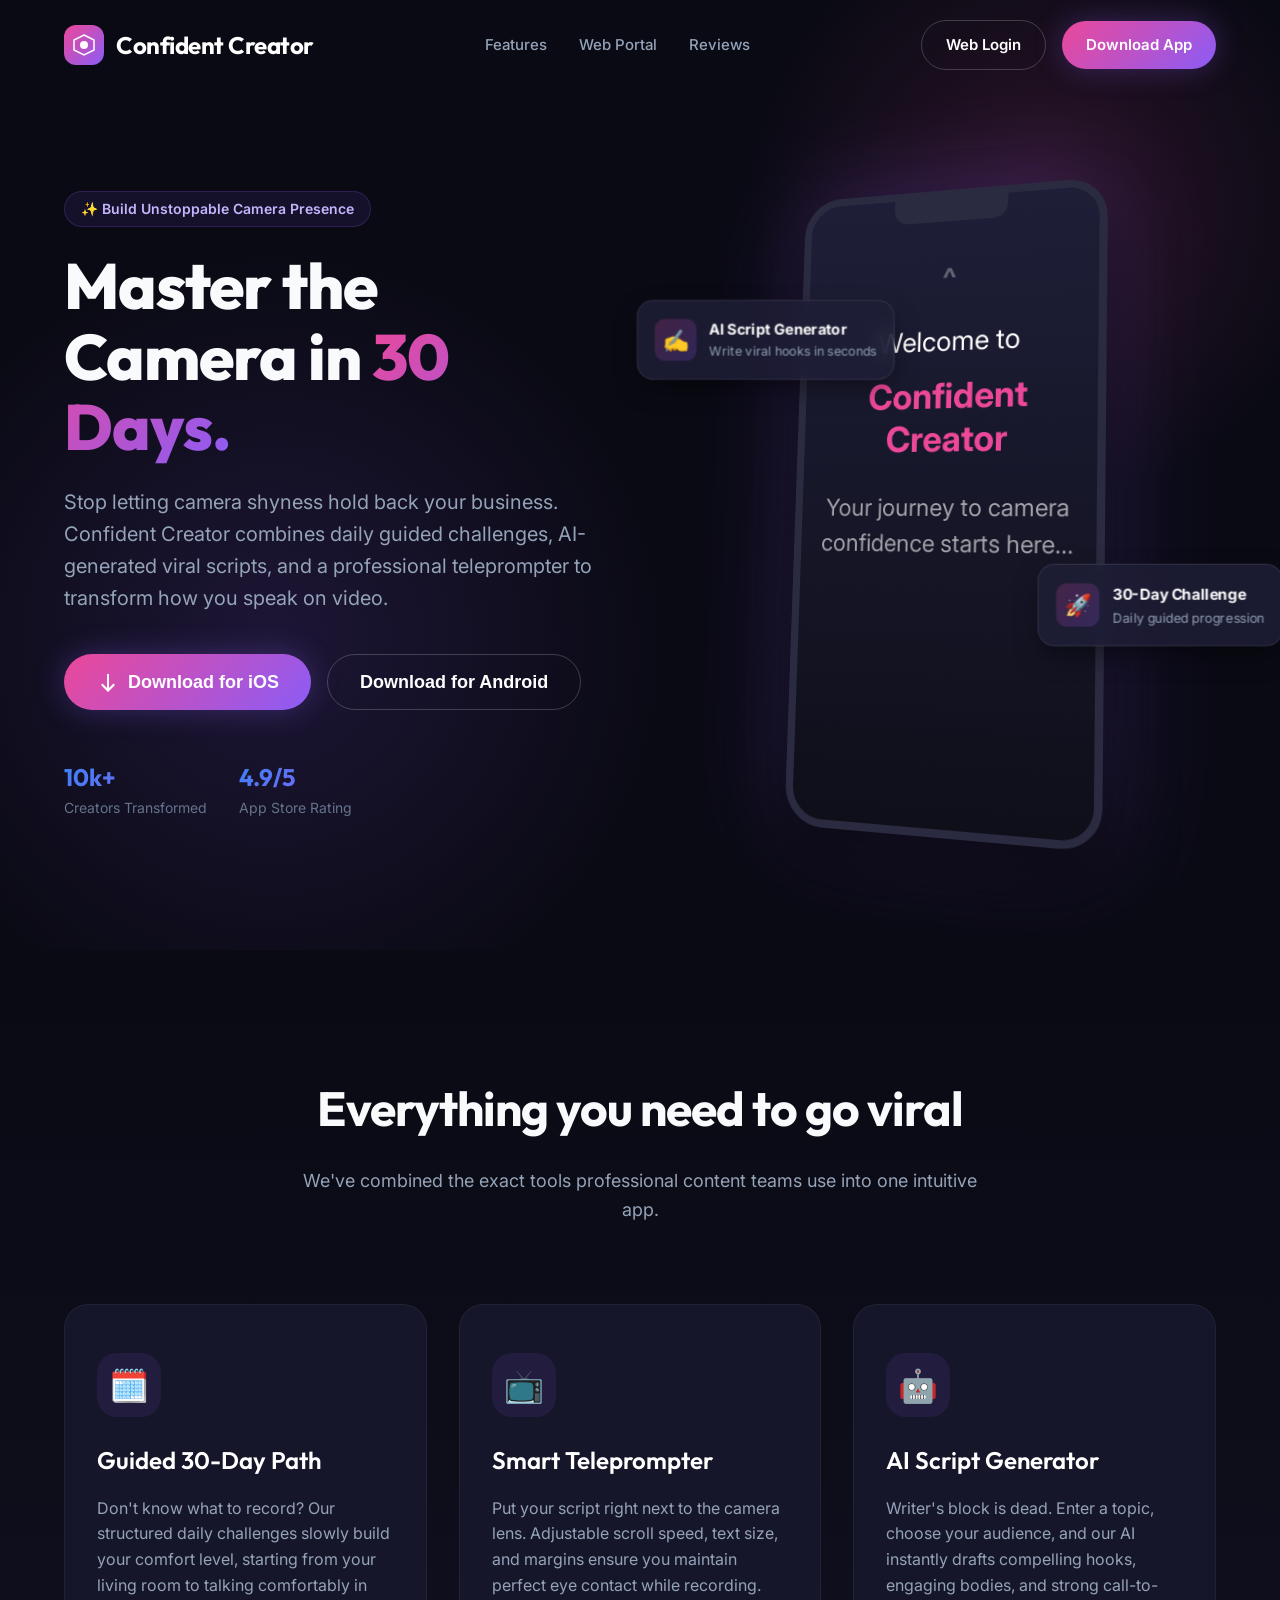
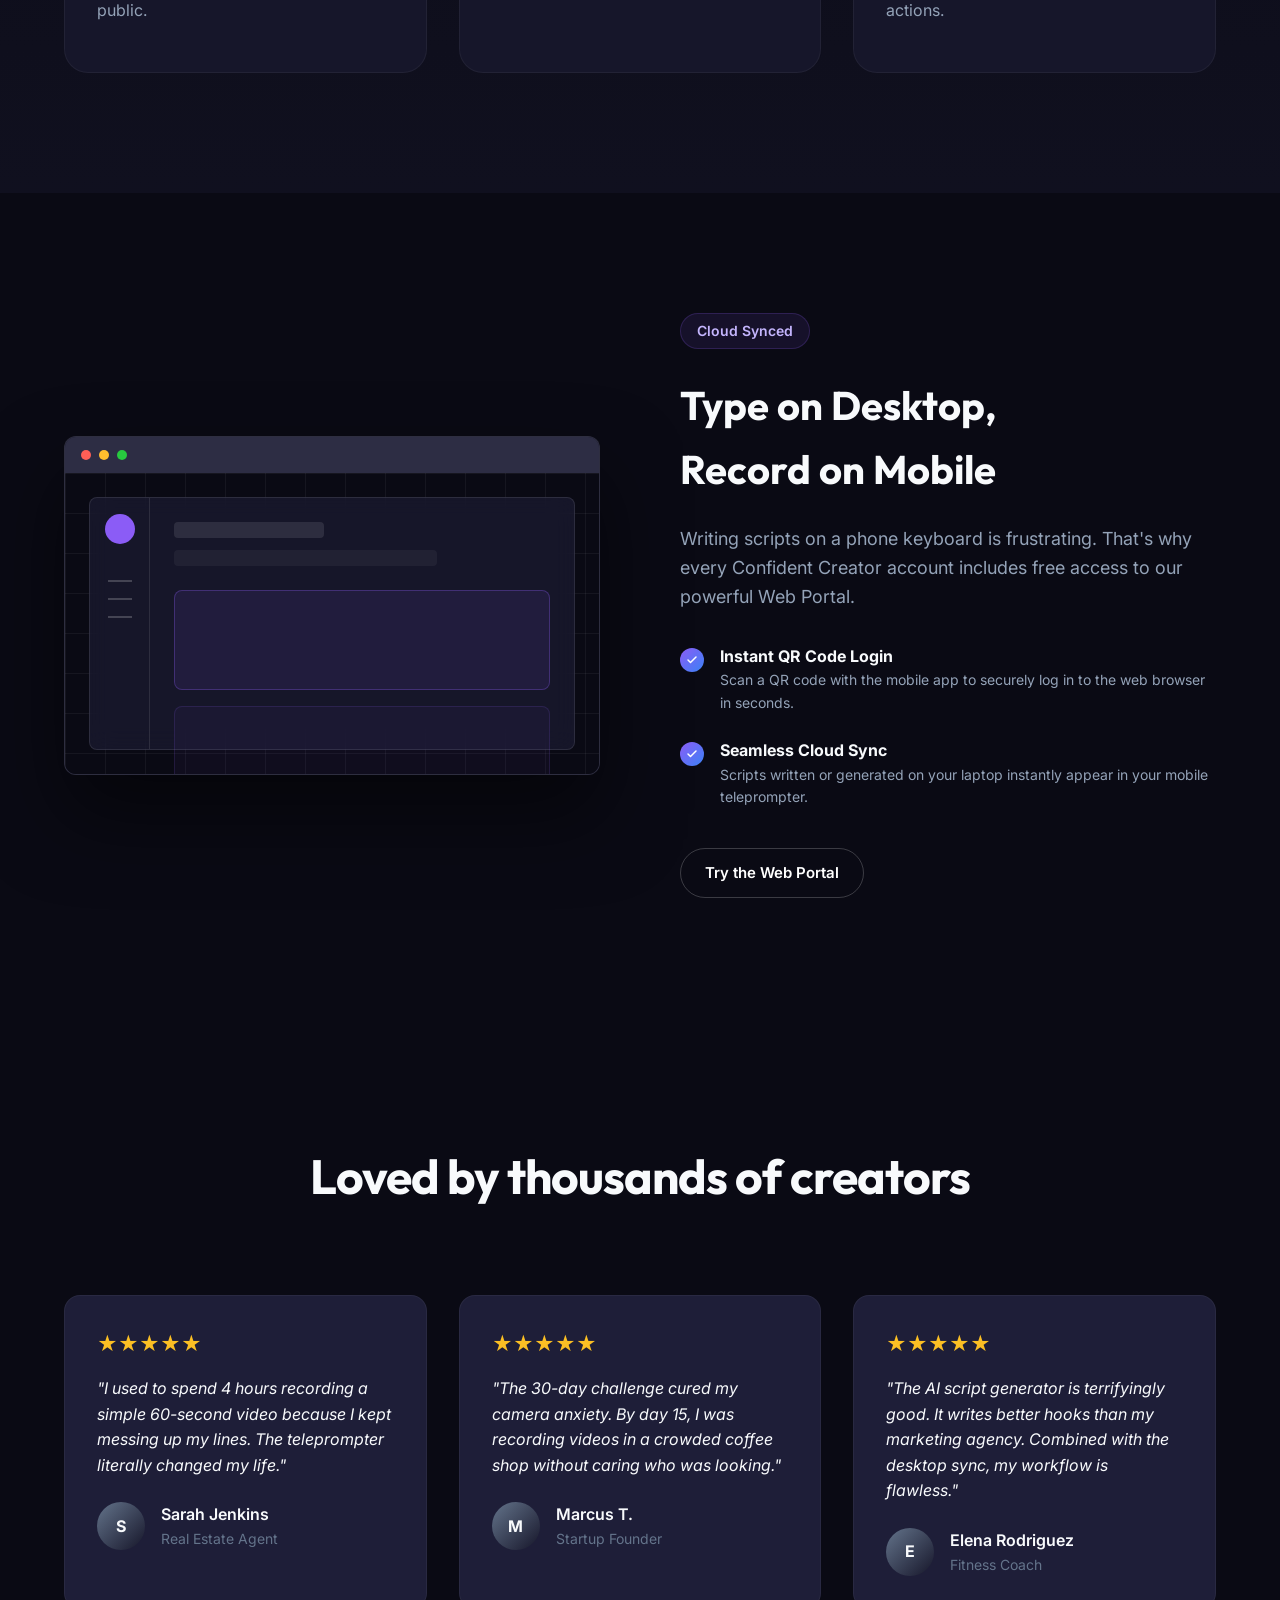
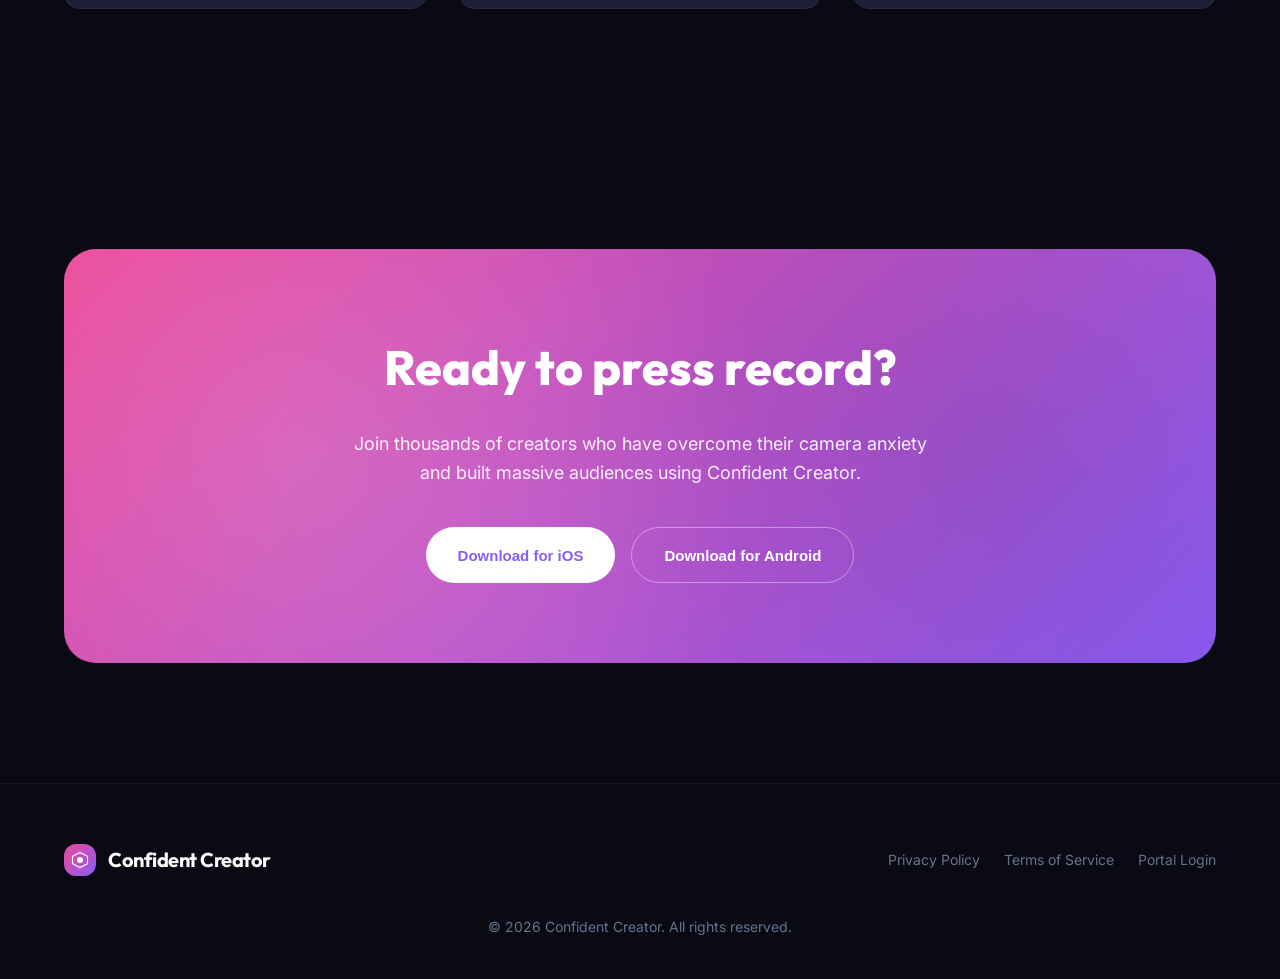
==== web_portal/landing.html @ d84fbc56 "landing page added" ====
<!DOCTYPE html>
<html lang="en">
<head>
    <meta charset="UTF-8">
    <meta name="viewport" content="width=device-width, initial-scale=1.0">
    <title>Confident Creator | 30 Days to Camera Confidence</title>
    <meta name="description" content="Build unstoppable camera confidence in 30 days. Auto-generating AI scripts, a professional teleprompter, and daily video challenges.">
    
    <!-- Fonts -->
    <link rel="preconnect" href="https://fonts.googleapis.com">
    <link rel="preconnect" href="https://fonts.gstatic.com" crossorigin>
    <link href="https://fonts.googleapis.com/css2?family=Inter:wght@400;500;600&family=Outfit:wght@600;700;800&display=swap" rel="stylesheet">
    
    <!-- CSS -->
    <link rel="stylesheet" href="css/landing.css">
    
    <!-- Favicon -->
    <link rel="icon" type="image/svg+xml" href="data:image/svg+xml,<svg xmlns='http://www.w3.org/2000/svg' viewBox='0 0 100 100'><text y='.9em' font-size='90'>🎥</text></svg>">
</head>
<body>

    <!-- Sticky Navigation -->
    <header class="nav-header" id="nav">
        <div class="container nav-container">
            <a href="landing.html" class="brand">
                <div class="brand-icon">
                    <svg width="24" height="24" viewBox="0 0 48 48" fill="none" xmlns="http://www.w3.org/2000/svg">
                        <path d="M24 4L44 14V34L24 44L4 34V14L24 4Z" stroke="white" stroke-width="3" fill="none"/>
                        <circle cx="24" cy="24" r="8" fill="white"/>
                    </svg>
                </div>
                <span class="brand-name">Confident Creator</span>
            </a>
            
            <nav class="nav-links">
                <a href="#features" class="nav-link">Features</a>
                <a href="#how-it-works" class="nav-link">Web Portal</a>
                <a href="#testimonials" class="nav-link">Reviews</a>
            </nav>
            
            <div class="nav-actions">
                <a href="index.html" class="btn btn-outline" style="margin-right: 12px;">Web Login</a>
                <a href="#download" class="btn btn-primary">Download App</a>
            </div>
        </div>
    </header>

    <!-- Hero Section -->
    <section class="hero" id="home">
        <div class="hero-bg-shapes">
            <div class="shape-1"></div>
            <div class="shape-2"></div>
        </div>
        
        <div class="container hero-grid">
            <div class="hero-content" data-animate="fade-up">
                <div class="hero-badge">✨ Build Unstoppable Camera Presence</div>
                <h1 class="hero-title">
                    Master the Camera in <span class="text-gradient">30 Days.</span>
                </h1>
                <p class="hero-desc">
                    Stop letting camera shyness hold back your business. Confident Creator combines daily guided challenges, AI-generated viral scripts, and a professional teleprompter to transform how you speak on video.
                </p>
                
                <div class="hero-actions">
                    <button class="btn btn-primary" style="height: 56px; padding: 0 32px; font-size: 18px;">
                        <svg width="24" height="24" fill="currentColor" viewBox="0 0 24 24" xmlns="http://www.w3.org/2000/svg"><path d="M17.5 13.5l-4.5 4.5V4h-2v14l-4.5-4.5-1.5 1.5 7 7 7-7-1.5-1.5z"/></svg>
                        Download for iOS
                    </button>
                    <button class="btn btn-outline" style="height: 56px; padding: 0 32px; font-size: 18px;">
                        Download for Android
                    </button>
                </div>
                
                <div class="hero-metrics">
                    <div class="metric">
                        <span class="metric-value text-gradient-alt">10k+</span>
                        <span class="metric-label">Creators Transformed</span>
                    </div>
                    <div class="metric">
                        <span class="metric-value text-gradient-alt">4.9/5</span>
                        <span class="metric-label">App Store Rating</span>
                    </div>
                </div>
            </div>
            
            <!-- Floating Mobile App Mockup -->
            <div class="hero-visual" data-animate="fade-up" style="animation-delay: 0.2s;">
                <div class="phone-mockup">
                    <div class="phone-notch"></div>
                    <div class="phone-screen">
                        <!-- Abstract Representation of Teleprompter UI -->
                        <div style="padding: 60px 20px 20px; text-align: center;">
                            <div style="font-size: 32px; font-weight: bold; color: white; opacity: 0.3; margin-bottom: 20px;">^</div>
                            <div style="font-size: 28px; line-height: 1.4; color: white; margin-bottom: 15px;">Welcome to</div>
                            <div style="font-size: 36px; line-height: 1.2; font-weight: 700; color: #EC4899; margin-bottom: 30px;">Confident<br>Creator</div>
                            <div style="font-size: 24px; line-height: 1.5; color: rgba(255,255,255,0.6);">Your journey to camera confidence starts here...</div>
                        </div>
                    </div>
                </div>
                
                <!-- Floating Element Cards -->
                <div class="float-card card-1">
                    <div class="icon-box">✍️</div>
                    <div class="card-text">
                        <h4>AI Script Generator</h4>
                        <p>Write viral hooks in seconds</p>
                    </div>
                </div>
                
                <div class="float-card card-2">
                    <div class="icon-box">🚀</div>
                    <div class="card-text">
                        <h4>30-Day Challenge</h4>
                        <p>Daily guided progression</p>
                    </div>
                </div>
            </div>
        </div>
    </section>

    <!-- Features Section -->
    <section class="features" id="features">
        <div class="container">
            <div class="section-header" data-animate="fade-up">
                <h2>Everything you need to go viral</h2>
                <p>We've combined the exact tools professional content teams use into one intuitive app.</p>
            </div>
            
            <div class="features-grid">
                <div class="feature-card glass" data-animate="fade-up">
                    <div class="feature-icon-wrapper">
                        <span>🗓️</span>
                    </div>
                    <h3>Guided 30-Day Path</h3>
                    <p>Don't know what to record? Our structured daily challenges slowly build your comfort level, starting from your living room to talking comfortably in public.</p>
                </div>
                
                <div class="feature-card glass" data-animate="fade-up" style="animation-delay: 0.1s;">
                    <div class="feature-icon-wrapper">
                        <span>📺</span>
                    </div>
                    <h3>Smart Teleprompter</h3>
                    <p>Put your script right next to the camera lens. Adjustable scroll speed, text size, and margins ensure you maintain perfect eye contact while recording.</p>
                </div>
                
                <div class="feature-card glass" data-animate="fade-up" style="animation-delay: 0.2s;">
                    <div class="feature-icon-wrapper">
                        <span>🤖</span>
                    </div>
                    <h3>AI Script Generator</h3>
                    <p>Writer's block is dead. Enter a topic, choose your audience, and our AI instantly drafts compelling hooks, engaging bodies, and strong call-to-actions.</p>
                </div>
            </div>
        </div>
    </section>

    <!-- Web Portal Section -->
    <section class="portal-section" id="how-it-works">
        <div class="container portal-grid">
            <div class="portal-visual" data-animate="fade-up">
                <div class="browser-mockup">
                    <div class="browser-header">
                        <div class="dot red"></div>
                        <div class="dot yellow"></div>
                        <div class="dot green"></div>
                    </div>
                    <div class="browser-content">
                        <div class="portal-mock glass">
                            <div class="mock-sidebar">
                                <div class="mock-avatar"></div>
                                <div style="width: 24px; height: 2px; background: rgba(255,255,255,0.2); margin-top: 20px;"></div>
                                <div style="width: 24px; height: 2px; background: rgba(255,255,255,0.2);"></div>
                                <div style="width: 24px; height: 2px; background: rgba(255,255,255,0.2);"></div>
                            </div>
                            <div class="mock-skeleton">
                                <div class="skel-line" style="width: 40%;"></div>
                                <div class="skel-line" style="width: 70%; opacity: 0.5;"></div>
                                <div class="skel-card"></div>
                                <div class="skel-card" style="opacity: 0.5; margin-top: 16px;"></div>
                            </div>
                        </div>
                    </div>
                </div>
            </div>
            
            <div class="portal-content" data-animate="fade-up" style="animation-delay: 0.2s;">
                <div class="hero-badge">Cloud Synced</div>
                <h2>Type on Desktop,<br>Record on Mobile</h2>
                <p>Writing scripts on a phone keyboard is frustrating. That's why every Confident Creator account includes free access to our powerful Web Portal.</p>
                
                <ul class="portal-list">
                    <li>
                        <div class="check-icon"><svg width="12" height="12" viewBox="0 0 24 24" fill="none" stroke="white" stroke-width="3" stroke-linecap="round" stroke-linejoin="round"><polyline points="20 6 9 17 4 12"></polyline></svg></div>
                        <div>
                            <strong>Instant QR Code Login</strong>
                            <p style="font-size: 14px; margin-bottom: 0;">Scan a QR code with the mobile app to securely log in to the web browser in seconds.</p>
                        </div>
                    </li>
                    <li>
                        <div class="check-icon"><svg width="12" height="12" viewBox="0 0 24 24" fill="none" stroke="white" stroke-width="3" stroke-linecap="round" stroke-linejoin="round"><polyline points="20 6 9 17 4 12"></polyline></svg></div>
                        <div>
                            <strong>Seamless Cloud Sync</strong>
                            <p style="font-size: 14px; margin-bottom: 0;">Scripts written or generated on your laptop instantly appear in your mobile teleprompter.</p>
                        </div>
                    </li>
                </ul>
                
                <a href="index.html" class="btn btn-outline" style="margin-top: 16px;">Try the Web Portal</a>
            </div>
        </div>
    </section>

    <!-- Social Proof -->
    <section class="testimonials" id="testimonials">
        <div class="container">
            <div class="section-header" data-animate="fade-up">
                <h2>Loved by thousands of creators</h2>
            </div>
            
            <div class="testimonial-grid">
                <div class="testimonial-card" data-animate="fade-up">
                    <div class="stars">★★★★★</div>
                    <p class="quote">"I used to spend 4 hours recording a simple 60-second video because I kept messing up my lines. The teleprompter literally changed my life."</p>
                    <div class="author">
                        <div class="author-avatar">S</div>
                        <div class="author-info">
                            <h4>Sarah Jenkins</h4>
                            <p>Real Estate Agent</p>
                        </div>
                    </div>
                </div>
                
                <div class="testimonial-card" data-animate="fade-up" style="animation-delay: 0.1s;">
                    <div class="stars">★★★★★</div>
                    <p class="quote">"The 30-day challenge cured my camera anxiety. By day 15, I was recording videos in a crowded coffee shop without caring who was looking."</p>
                    <div class="author">
                        <div class="author-avatar">M</div>
                        <div class="author-info">
                            <h4>Marcus T.</h4>
                            <p>Startup Founder</p>
                        </div>
                    </div>
                </div>
                
                <div class="testimonial-card" data-animate="fade-up" style="animation-delay: 0.2s;">
                    <div class="stars">★★★★★</div>
                    <p class="quote">"The AI script generator is terrifyingly good. It writes better hooks than my marketing agency. Combined with the desktop sync, my workflow is flawless."</p>
                    <div class="author">
                        <div class="author-avatar">E</div>
                        <div class="author-info">
                            <h4>Elena Rodriguez</h4>
                            <p>Fitness Coach</p>
                        </div>
                    </div>
                </div>
            </div>
        </div>
    </section>

    <!-- CTA -->
    <section class="cta-section" id="download">
        <div class="container">
            <div class="cta-container" data-animate="fade-up">
                <div class="cta-bg"></div>
                <div class="cta-content">
                    <h2>Ready to press record?</h2>
                    <p>Join thousands of creators who have overcome their camera anxiety and built massive audiences using Confident Creator.</p>
                    <div style="display: flex; gap: 16px; justify-content: center;">
                        <button class="btn" style="background: white; color: var(--brand-primary); height: 56px; padding: 0 32px;">Download for iOS</button>
                        <button class="btn btn-outline" style="height: 56px; padding: 0 32px; border-color: rgba(255,255,255,0.4);">Download for Android</button>
                    </div>
                </div>
            </div>
        </div>
    </section>

    <!-- Footer -->
    <footer class="footer">
        <div class="container">
            <div class="footer-container">
                <div class="brand">
                    <div class="brand-icon" style="width: 32px; height: 32px;">
                        <svg width="18" height="18" viewBox="0 0 48 48" fill="none" xmlns="http://www.w3.org/2000/svg">
                            <path d="M24 4L44 14V34L24 44L4 34V14L24 4Z" stroke="white" stroke-width="3" fill="none"/>
                            <circle cx="24" cy="24" r="8" fill="white"/>
                        </svg>
                    </div>
                    <span class="brand-name" style="font-size: 20px;">Confident Creator</span>
                </div>
                
                <div class="footer-links">
                    <a href="privacy-policy.html" class="footer-link">Privacy Policy</a>
                    <a href="terms-of-service.html" class="footer-link">Terms of Service</a>
                    <a href="index.html" class="footer-link">Portal Login</a>
                </div>
            </div>
            <div class="footer-bottom">
                &copy; 2026 Confident Creator. All rights reserved.
            </div>
        </div>
    </footer>

    <!-- Animation Script -->
    <script>
        document.addEventListener('DOMContentLoaded', () => {
            // Scroll Animation Observer
            const observer = new IntersectionObserver((entries) => {
                entries.forEach(entry => {
                    if (entry.isIntersecting) {
                        entry.target.classList.add('is-visible');
                    }
                });
            }, { threshold: 0.1 });

            document.querySelectorAll('[data-animate="fade-up"]').forEach((el) => {
                observer.observe(el);
            });

            // Navbar Scroll Effect
            const nav = document.getElementById('nav');
            window.addEventListener('scroll', () => {
                if (window.scrollY > 50) {
                    nav.classList.add('scrolled');
                } else {
                    nav.classList.remove('scrolled');
                }
            });
        });
    </script>
</body>
</html>
---- web_portal/css/landing.css ----
/* ========================================================
   Landing Page Styles - Confident Creator
   ======================================================== */
:root {
    --brand-primary: #8B5CF6; /* Vibrant Purple */
    --brand-secondary: #EC4899; /* Vibrant Pink */
    --brand-accent: #3B82F6; /* Energetic Blue */
    
    --bg-dark: #0A0A14;
    --bg-card: #16162A;
    --bg-surface: #1E1E38;
    
    --text-pure: #ffffff;
    --text-primary: #F8FAFC;
    --text-secondary: #94A3B8;
    --text-muted: #64748B;
    
    --font-heading: 'Outfit', 'Inter', sans-serif;
    --font-body: 'Inter', sans-serif;
    
    --shadow-glow: 0 0 30px rgba(139, 92, 246, 0.3);
    --shadow-soft: 0 10px 25px -5px rgba(0, 0, 0, 0.5);
    
    --radius-xl: 24px;
    --radius-lg: 16px;
    --radius-md: 12px;
}

* {
    margin: 0;
    padding: 0;
    box-sizing: border-box;
}

html {
    scroll-behavior: smooth;
}

body {
    background-color: var(--bg-dark);
    color: var(--text-primary);
    font-family: var(--font-body);
    line-height: 1.6;
    overflow-x: hidden;
}

/* Utilities */
.container {
    width: 100%;
    max-width: 1200px;
    margin: 0 auto;
    padding: 0 24px;
}

.text-gradient {
    background: linear-gradient(135deg, var(--brand-secondary), var(--brand-primary));
    -webkit-background-clip: text;
    -webkit-text-fill-color: transparent;
    background-clip: text;
}

.text-gradient-alt {
    background: linear-gradient(135deg, var(--brand-accent), var(--brand-primary));
    -webkit-background-clip: text;
    -webkit-text-fill-color: transparent;
    background-clip: text;
}

/* Glassmorphism */
.glass {
    background: rgba(30, 30, 56, 0.6);
    backdrop-filter: blur(12px);
    -webkit-backdrop-filter: blur(12px);
    border: 1px solid rgba(255, 255, 255, 0.05);
}

/* Animations */
@keyframes float {
    0% { transform: translateY(0px); }
    50% { transform: translateY(-15px); }
    100% { transform: translateY(0px); }
}

@keyframes pulse-glow {
    0% { box-shadow: 0 0 0 0 rgba(139, 92, 246, 0.4); }
    70% { box-shadow: 0 0 0 15px rgba(139, 92, 246, 0); }
    100% { box-shadow: 0 0 0 0 rgba(139, 92, 246, 0); }
}

[data-animate="fade-up"] {
    opacity: 0;
    transform: translateY(30px);
    transition: opacity 0.8s ease-out, transform 0.8s ease-out;
}

[data-animate="fade-up"].is-visible {
    opacity: 1;
    transform: translateY(0);
}

/* ========================================================
   Navigation
   ======================================================== */
.nav-header {
    position: fixed;
    top: 0;
    left: 0;
    width: 100%;
    z-index: 100;
    transition: background 0.3s ease;
    padding: 20px 0;
}

.nav-header.scrolled {
    background: rgba(10, 10, 20, 0.9);
    backdrop-filter: blur(15px);
    border-bottom: 1px solid rgba(255, 255, 255, 0.05);
    padding: 15px 0;
}

.nav-container {
    display: flex;
    justify-content: space-between;
    align-items: center;
}

.brand {
    display: flex;
    align-items: center;
    gap: 12px;
    text-decoration: none;
}

.brand-icon {
    width: 40px;
    height: 40px;
    background: linear-gradient(135deg, var(--brand-secondary), var(--brand-primary));
    border-radius: var(--radius-md);
    display: flex;
    align-items: center;
    justify-content: center;
}

.brand-name {
    font-family: var(--font-heading);
    font-size: 24px;
    font-weight: 700;
    color: var(--text-pure);
    letter-spacing: -0.5px;
}

.nav-links {
    display: flex;
    gap: 32px;
    align-items: center;
}

.nav-link {
    color: var(--text-secondary);
    text-decoration: none;
    font-weight: 500;
    font-size: 15px;
    transition: color 0.2s ease;
}

.nav-link:hover {
    color: var(--text-pure);
}

.btn {
    display: inline-flex;
    align-items: center;
    justify-content: center;
    padding: 12px 24px;
    border-radius: 100px;
    font-weight: 600;
    font-size: 15px;
    text-decoration: none;
    transition: all 0.3s ease;
    cursor: pointer;
    border: none;
    gap: 8px;
}

.btn-primary {
    background: linear-gradient(135deg, var(--brand-secondary), var(--brand-primary));
    color: white;
    box-shadow: var(--shadow-glow);
}

.btn-primary:hover {
    transform: translateY(-2px);
    box-shadow: 0 10px 40px rgba(139, 92, 246, 0.5);
}

.btn-outline {
    background: transparent;
    border: 1px solid rgba(255, 255, 255, 0.2);
    color: var(--text-pure);
}

.btn-outline:hover {
    background: rgba(255, 255, 255, 0.05);
    border-color: rgba(255, 255, 255, 0.4);
}

/* ========================================================
   Hero Section
   ======================================================== */
.hero {
    padding: 180px 0 120px;
    position: relative;
    overflow: hidden;
    min-height: 100vh;
    display: flex;
    align-items: center;
}

/* Abstract Background Shapes */
.hero-bg-shapes {
    position: absolute;
    top: 0;
    left: 0;
    width: 100%;
    height: 100%;
    overflow: hidden;
    z-index: -1;
}

.shape-1 {
    position: absolute;
    top: -10%;
    right: -5%;
    width: 600px;
    height: 600px;
    border-radius: 50%;
    background: radial-gradient(circle, rgba(236, 72, 153, 0.15) 0%, rgba(236, 72, 153, 0) 70%);
}

.shape-2 {
    position: absolute;
    bottom: -10%;
    left: -10%;
    width: 800px;
    height: 800px;
    border-radius: 50%;
    background: radial-gradient(circle, rgba(139, 92, 246, 0.15) 0%, rgba(139, 92, 246, 0) 70%);
}

.hero-grid {
    display: grid;
    grid-template-columns: 1fr 1fr;
    gap: 64px;
    align-items: center;
}

.hero-content {
    max-width: 600px;
}

.hero-badge {
    display: inline-flex;
    align-items: center;
    padding: 6px 16px;
    background: rgba(139, 92, 246, 0.1);
    border: 1px solid rgba(139, 92, 246, 0.2);
    border-radius: 100px;
    color: #C4B5FD;
    font-size: 14px;
    font-weight: 600;
    margin-bottom: 24px;
}

.hero-title {
    font-family: var(--font-heading);
    font-size: 64px;
    line-height: 1.1;
    font-weight: 800;
    margin-bottom: 24px;
    letter-spacing: -1px;
}

.hero-desc {
    font-size: 20px;
    color: var(--text-secondary);
    margin-bottom: 40px;
    line-height: 1.6;
}

.hero-actions {
    display: flex;
    gap: 16px;
    margin-bottom: 48px;
}

.app-store-btn {
    height: 56px;
    transition: transform 0.2s;
}

.app-store-btn:hover {
    transform: translateY(-2px);
}

.hero-metrics {
    display: flex;
    gap: 32px;
}

.metric {
    display: flex;
    flex-direction: column;
}

.metric-value {
    font-family: var(--font-heading);
    font-size: 24px;
    font-weight: 700;
    color: var(--text-pure);
}

.metric-label {
    font-size: 14px;
    color: var(--text-muted);
}

/* Hero Visual */
.hero-visual {
    position: relative;
    perspective: 1000px;
}

.phone-mockup {
    width: 320px;
    height: 650px;
    background: var(--bg-card);
    border: 8px solid #2a2a40;
    border-radius: 40px;
    margin: 0 auto;
    position: relative;
    box-shadow: 0 30px 60px rgba(0, 0, 0, 0.6), 
                0 0 100px rgba(139, 92, 246, 0.3);
    overflow: hidden;
    transform: rotateY(-15deg) rotateX(5deg);
    animation: float 6s ease-in-out infinite;
}

.phone-screen {
    width: 100%;
    height: 100%;
    object-fit: cover;
    background: linear-gradient(180deg, #1E1E38 0%, #0F0F1A 100%);
}

.phone-notch {
    position: absolute;
    top: 0;
    left: 50%;
    transform: translateX(-50%);
    width: 120px;
    height: 25px;
    background: #2a2a40;
    border-bottom-left-radius: 15px;
    border-bottom-right-radius: 15px;
    z-index: 2;
}

/* Floating Elements around phone */
.float-card {
    position: absolute;
    background: rgba(30, 30, 56, 0.8);
    backdrop-filter: blur(10px);
    border: 1px solid rgba(255, 255, 255, 0.1);
    padding: 16px;
    border-radius: 16px;
    display: flex;
    align-items: center;
    gap: 12px;
    box-shadow: var(--shadow-soft);
}

.card-1 {
    top: 20%;
    left: -20px;
    transform: translateZ(50px);
    animation: float 5s ease-in-out infinite 1s;
}

.card-2 {
    bottom: 30%;
    right: -40px;
    transform: translateZ(80px);
    animation: float 7s ease-in-out infinite 0.5s;
}

.icon-box {
    width: 40px;
    height: 40px;
    border-radius: 10px;
    display: flex;
    align-items: center;
    justify-content: center;
    font-size: 20px;
    background: linear-gradient(135deg, rgba(236, 72, 153, 0.2), rgba(139, 92, 246, 0.2));
}

.card-text h4 {
    font-size: 14px;
    color: var(--text-pure);
}

.card-text p {
    font-size: 12px;
    color: var(--text-secondary);
}

/* ========================================================
   Features Section
   ======================================================== */
.features {
    padding: 120px 0;
    position: relative;
    background: linear-gradient(180deg, var(--bg-dark) 0%, rgba(30, 30, 56, 0.3) 100%);
}

.section-header {
    text-align: center;
    max-width: 700px;
    margin: 0 auto 80px;
}

.section-header h2 {
    font-family: var(--font-heading);
    font-size: 48px;
    font-weight: 700;
    margin-bottom: 20px;
    letter-spacing: -1px;
}

.section-header p {
    font-size: 18px;
    color: var(--text-secondary);
}

.features-grid {
    display: grid;
    grid-template-columns: repeat(3, 1fr);
    gap: 32px;
}

.feature-card {
    background: var(--bg-card);
    border: 1px solid rgba(255, 255, 255, 0.05);
    padding: 48px 32px;
    border-radius: var(--radius-xl);
    transition: transform 0.3s ease, border-color 0.3s ease;
    position: relative;
    overflow: hidden;
}

.feature-card::before {
    content: '';
    position: absolute;
    top: 0;
    left: 0;
    width: 100%;
    height: 4px;
    background: linear-gradient(90deg, var(--brand-secondary), var(--brand-primary));
    opacity: 0;
    transition: opacity 0.3s ease;
}

.feature-card:hover {
    transform: translateY(-10px);
    border-color: rgba(139, 92, 246, 0.3);
}

.feature-card:hover::before {
    opacity: 1;
}

.feature-icon-wrapper {
    width: 64px;
    height: 64px;
    border-radius: 20px;
    background: rgba(139, 92, 246, 0.1);
    display: flex;
    align-items: center;
    justify-content: center;
    font-size: 32px;
    margin-bottom: 24px;
    position: relative;
}

.feature-card h3 {
    font-family: var(--font-heading);
    font-size: 24px;
    font-weight: 600;
    margin-bottom: 16px;
    color: var(--text-pure);
}

.feature-card p {
    color: var(--text-secondary);
    line-height: 1.6;
}

/* ========================================================
   Web Portal Section
   ======================================================== */
.portal-section {
    padding: 120px 0;
    position: relative;
    overflow: hidden;
}

.portal-grid {
    display: grid;
    grid-template-columns: 1fr 1fr;
    gap: 80px;
    align-items: center;
}

.portal-content h2 {
    font-family: var(--font-heading);
    font-size: 40px;
    margin-bottom: 24px;
}

.portal-content p {
    font-size: 18px;
    color: var(--text-secondary);
    margin-bottom: 32px;
}

.portal-list {
    list-style: none;
}

.portal-list li {
    display: flex;
    align-items: flex-start;
    gap: 16px;
    margin-bottom: 24px;
}

.check-icon {
    width: 24px;
    height: 24px;
    background: linear-gradient(135deg, var(--brand-primary), var(--brand-accent));
    border-radius: 50%;
    display: flex;
    align-items: center;
    justify-content: center;
    flex-shrink: 0;
    margin-top: 4px;
}

.portal-visual {
    position: relative;
}

.browser-mockup {
    width: 100%;
    background: var(--bg-card);
    border: 1px solid rgba(255, 255, 255, 0.1);
    border-radius: 12px;
    overflow: hidden;
    box-shadow: 0 40px 80px rgba(0, 0, 0, 0.5);
}

.browser-header {
    height: 36px;
    background: #2D2D44;
    display: flex;
    align-items: center;
    padding: 0 16px;
    gap: 8px;
}

.dot {
    width: 10px;
    height: 10px;
    border-radius: 50%;
}

.dot.red { background: #FF5F56; }
.dot.yellow { background: #FFBD2E; }
.dot.green { background: #27C93F; }

.browser-content {
    aspect-ratio: 16/9;
    background: #0A0A14;
    position: relative;
    padding: 24px;
    /* Simulate portal UI */
    background-image: 
        linear-gradient(to right, rgba(255,255,255,0.05) 1px, transparent 1px),
        linear-gradient(to bottom, rgba(255,255,255,0.05) 1px, transparent 1px);
    background-size: 40px 40px;
}

.portal-mock {
    height: 100%;
    border: 1px solid rgba(255,255,255,0.1);
    border-radius: 8px;
    display: flex;
}

.mock-sidebar {
    width: 60px;
    border-right: 1px solid rgba(255,255,255,0.1);
    padding: 16px 0;
    display: flex;
    flex-direction: column;
    align-items: center;
    gap: 16px;
}

.mock-avatar {
    width: 30px;
    height: 30px;
    border-radius: 50%;
    background: var(--brand-primary);
}

.mock-skeleton {
    flex: 1;
    padding: 24px;
}

.skel-line {
    height: 16px;
    background: rgba(255,255,255,0.1);
    border-radius: 4px;
    margin-bottom: 12px;
}

.skel-card {
    height: 100px;
    background: rgba(139, 92, 246, 0.1);
    border: 1px solid rgba(139, 92, 246, 0.3);
    border-radius: 8px;
    margin-top: 24px;
}

/* ========================================================
   Testimonials
   ======================================================== */
.testimonials {
    padding: 120px 0;
    background: var(--bg-dark);
}

.testimonial-grid {
    display: grid;
    grid-template-columns: repeat(3, 1fr);
    gap: 32px;
}

.testimonial-card {
    background: var(--bg-surface);
    padding: 32px;
    border-radius: var(--radius-lg);
    border: 1px solid rgba(255, 255, 255, 0.05);
}

.stars {
    color: #FBBF24;
    font-size: 20px;
    margin-bottom: 16px;
}

.quote {
    font-size: 16px;
    color: var(--text-primary);
    line-height: 1.6;
    margin-bottom: 24px;
    font-style: italic;
}

.author {
    display: flex;
    align-items: center;
    gap: 16px;
}

.author-avatar {
    width: 48px;
    height: 48px;
    border-radius: 50%;
    background: linear-gradient(135deg, var(--text-muted), var(--bg-card));
    display: flex;
    align-items: center;
    justify-content: center;
    font-weight: 700;
}

.author-info h4 {
    font-size: 16px;
    font-weight: 600;
}

.author-info p {
    font-size: 14px;
    color: var(--text-muted);
}

/* ========================================================
   CTA Section
   ======================================================== */
.cta-section {
    padding: 120px 0;
}

.cta-container {
    background: linear-gradient(135deg, var(--brand-secondary), var(--brand-primary));
    border-radius: 32px;
    padding: 80px 40px;
    text-align: center;
    position: relative;
    overflow: hidden;
}

.cta-bg {
    position: absolute;
    top: 0;
    left: 0;
    width: 100%;
    height: 100%;
    background-image: 
        radial-gradient(circle at 20% 50%, rgba(255,255,255,0.15) 0%, transparent 50%),
        radial-gradient(circle at 80% 50%, rgba(0,0,0,0.1) 0%, transparent 50%);
}

.cta-content {
    position: relative;
    z-index: 1;
    max-width: 600px;
    margin: 0 auto;
}

.cta-content h2 {
    font-family: var(--font-heading);
    font-size: 48px;
    font-weight: 800;
    color: white;
    margin-bottom: 24px;
}

.cta-content p {
    font-size: 18px;
    color: rgba(255, 255, 255, 0.9);
    margin-bottom: 40px;
}

/* ========================================================
   Footer
   ======================================================== */
.footer {
    padding: 60px 0 40px;
    border-top: 1px solid rgba(255, 255, 255, 0.05);
}

.footer-container {
    display: flex;
    justify-content: space-between;
    align-items: center;
    margin-bottom: 40px;
}

.footer-links {
    display: flex;
    gap: 24px;
}

.footer-link {
    color: var(--text-muted);
    text-decoration: none;
    font-size: 14px;
    transition: color 0.2s;
}

.footer-link:hover {
    color: var(--text-primary);
}

.footer-bottom {
    text-align: center;
    color: var(--text-muted);
    font-size: 14px;
}

/* ========================================================
   Responsive Design
   ======================================================== */
@media (max-width: 968px) {
    .hero-grid, .portal-grid {
        grid-template-columns: 1fr;
        text-align: center;
    }
    
    .hero-content {
        margin: 0 auto;
    }
    
    .hero-actions, .hero-metrics {
        justify-content: center;
    }
    
    .features-grid, .testimonial-grid {
        grid-template-columns: repeat(2, 1fr);
    }

    .portal-list li {
        justify-content: center;
    }
    
    .check-icon {
        margin-top: 0;
    }
}

@media (max-width: 768px) {
    .hero-title { font-size: 48px; }
    .section-header h2 { font-size: 36px; }
    .features-grid, .testimonial-grid { grid-template-columns: 1fr; }
    .nav-links { display: none; } /* Could add mobile menu */
    
    .cta-content h2 { font-size: 36px; }
    .cta-container { padding: 60px 24px; }
    
    .footer-container {
        flex-direction: column;
        gap: 24px;
    }
}
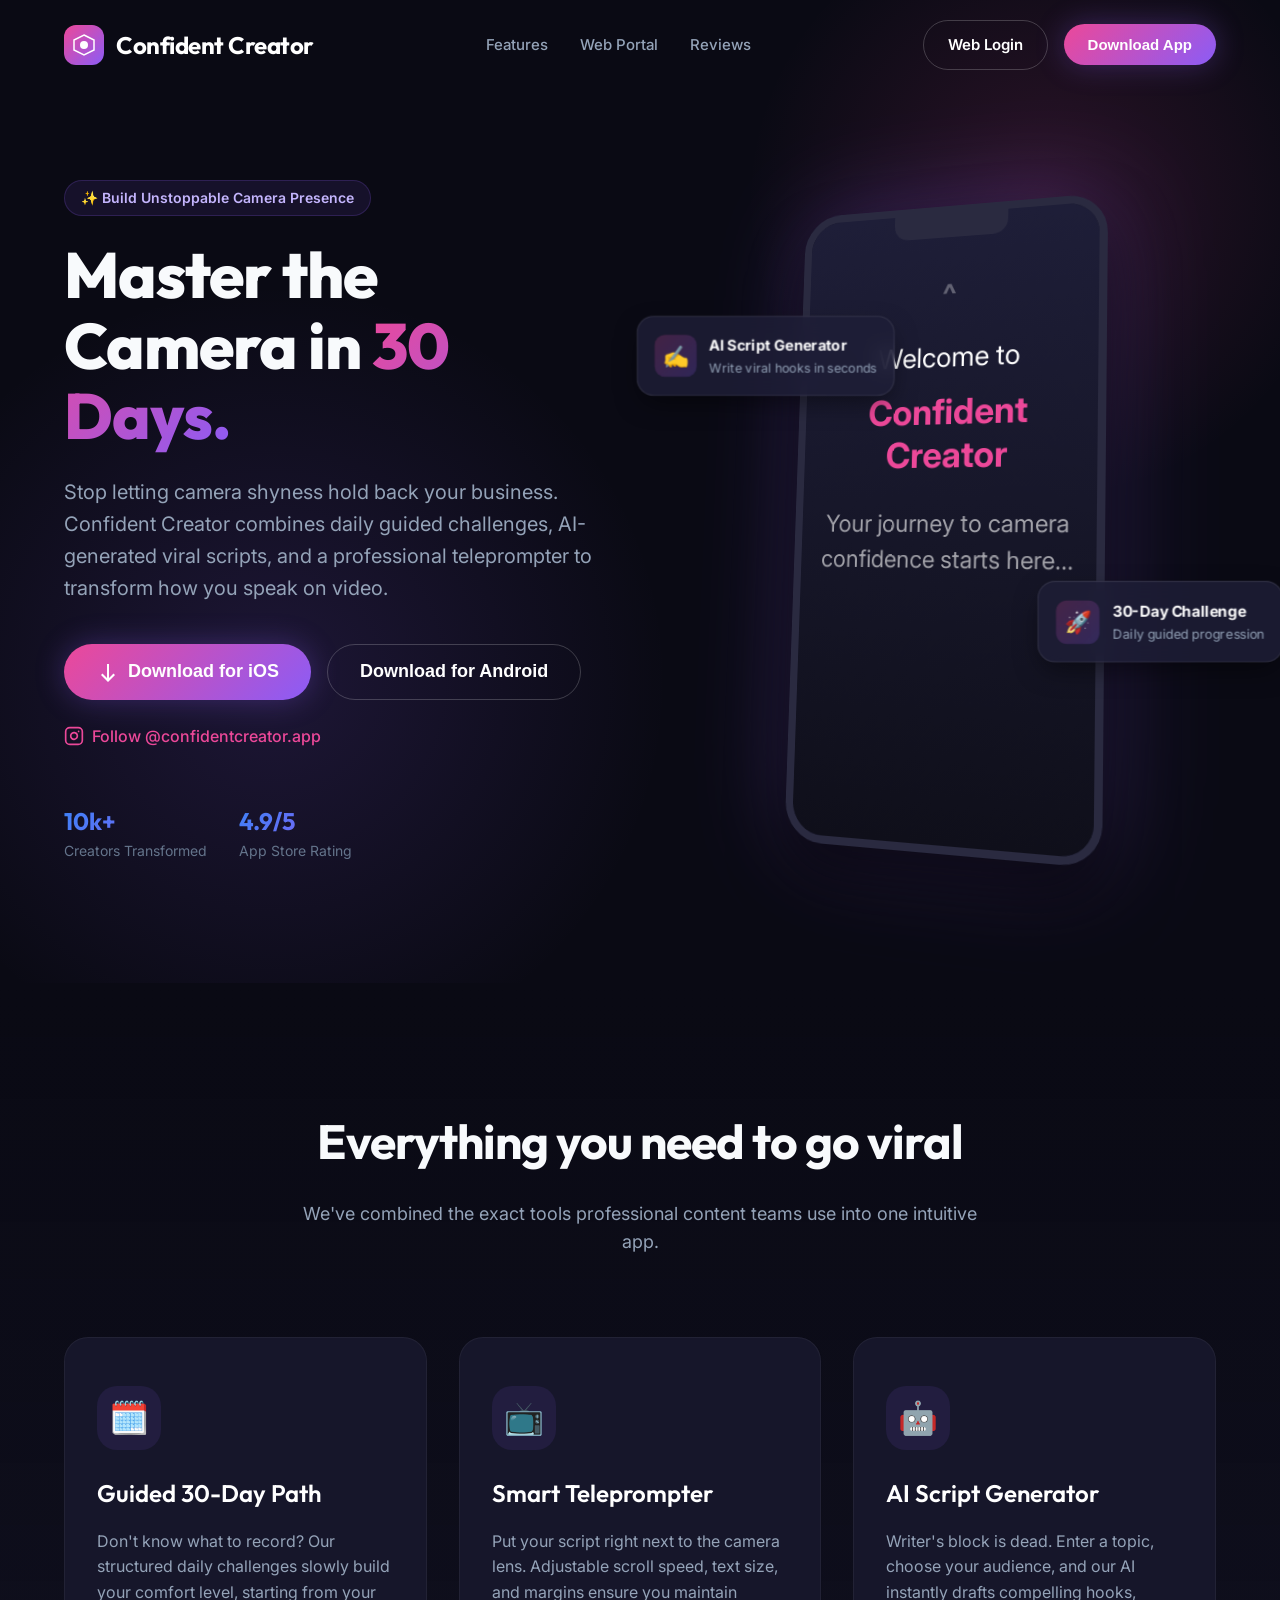
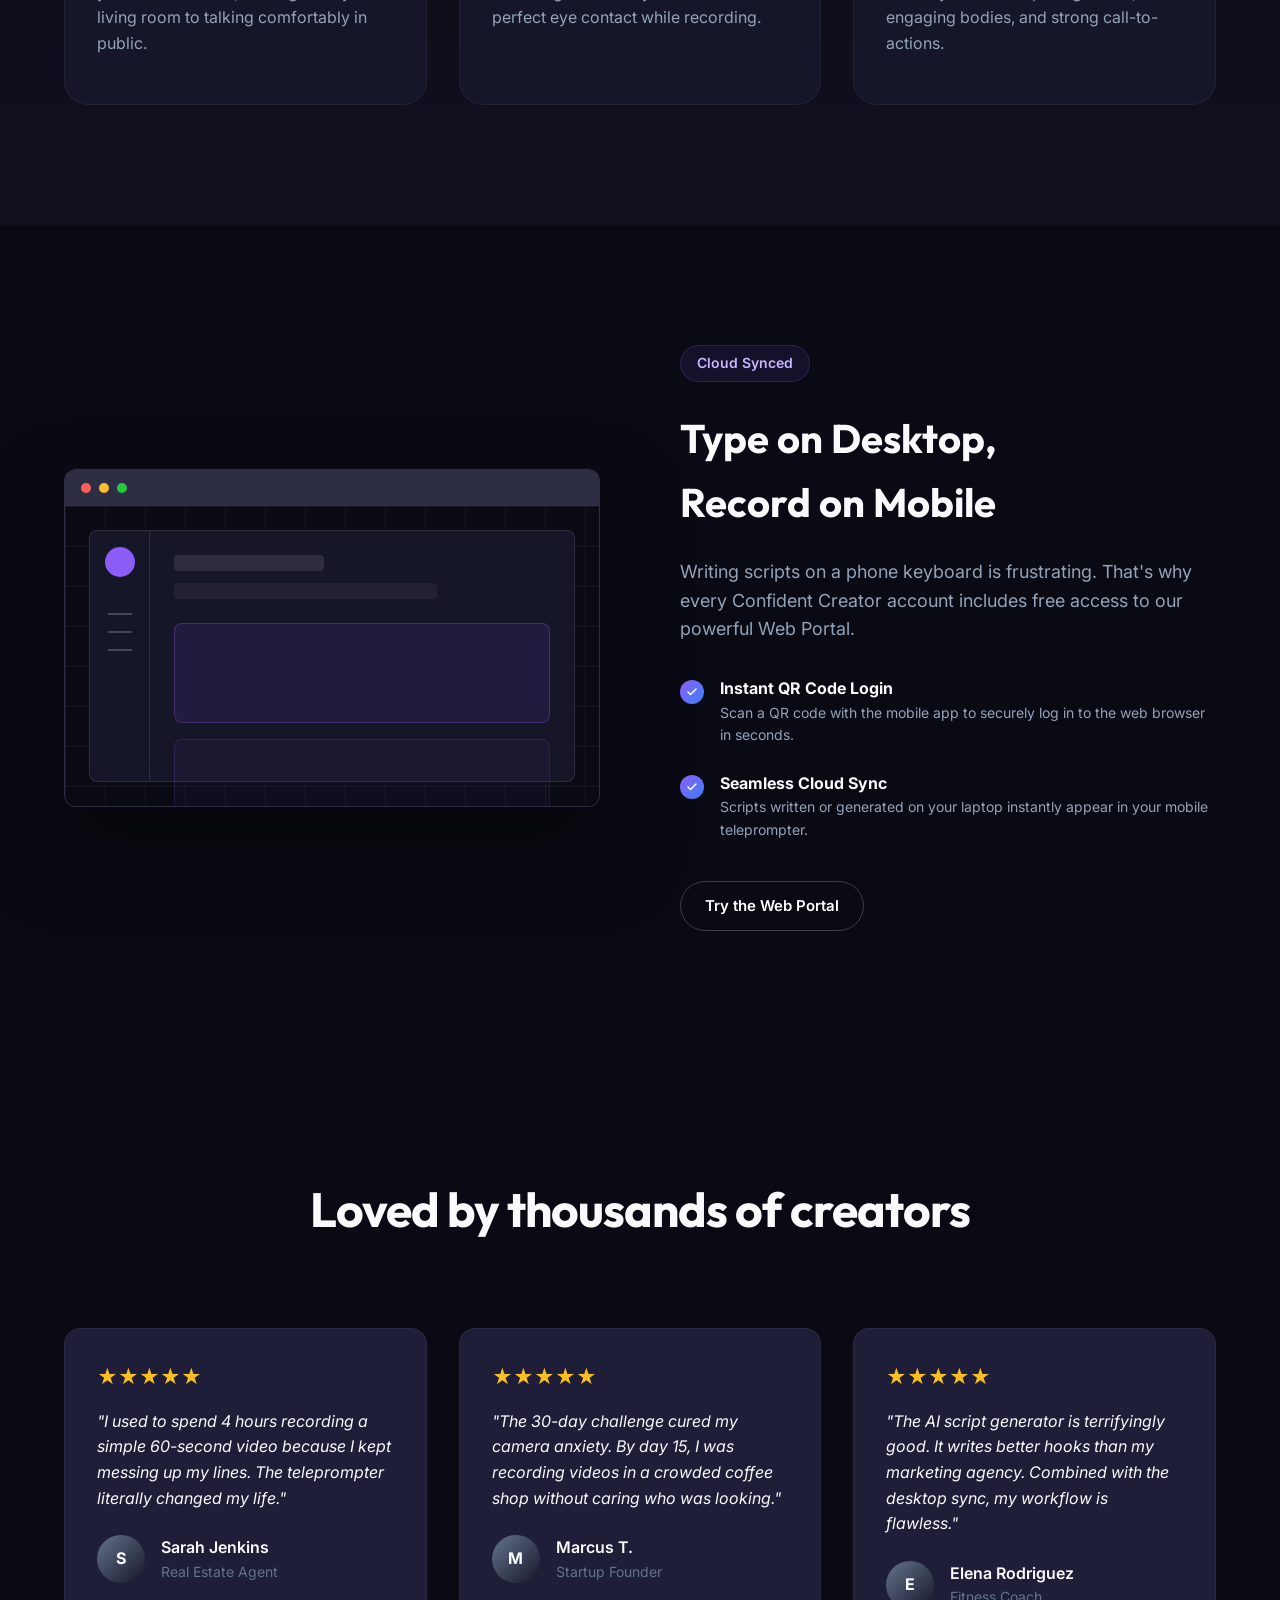
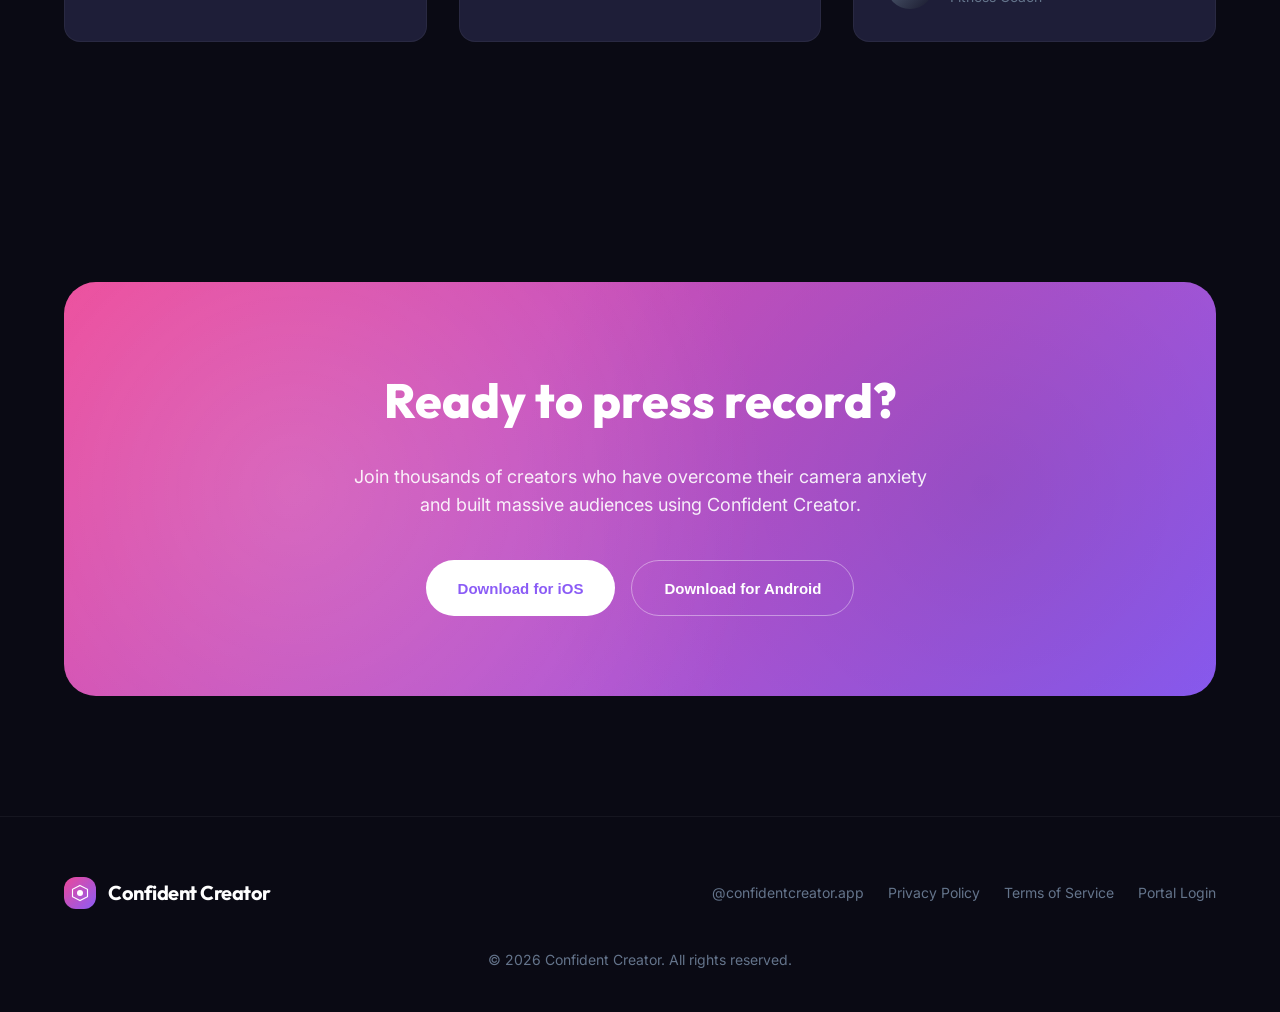
==== commit 3a6e576d: "app download dialog added as coming soon on landing" ====
--- a/web_portal/landing.html
+++ b/web_portal/landing.html
@@ -40,7 +40,7 @@
             
             <div class="nav-actions">
                 <a href="index.html" class="btn btn-outline" style="margin-right: 12px;">Web Login</a>
-                <a href="#download" class="btn btn-primary">Download App</a>
+                <button class="btn btn-primary coming-soon-btn">Download App</button>
             </div>
         </div>
     </header>
@@ -62,14 +62,21 @@
                     Stop letting camera shyness hold back your business. Confident Creator combines daily guided challenges, AI-generated viral scripts, and a professional teleprompter to transform how you speak on video.
                 </p>
                 
-                <div class="hero-actions">
-                    <button class="btn btn-primary" style="height: 56px; padding: 0 32px; font-size: 18px;">
+                <div class="hero-actions" style="margin-bottom: 24px;">
+                    <button class="btn btn-primary coming-soon-btn" style="height: 56px; padding: 0 32px; font-size: 18px;">
                         <svg width="24" height="24" fill="currentColor" viewBox="0 0 24 24" xmlns="http://www.w3.org/2000/svg"><path d="M17.5 13.5l-4.5 4.5V4h-2v14l-4.5-4.5-1.5 1.5 7 7 7-7-1.5-1.5z"/></svg>
                         Download for iOS
                     </button>
-                    <button class="btn btn-outline" style="height: 56px; padding: 0 32px; font-size: 18px;">
+                    <button class="btn btn-outline coming-soon-btn" style="height: 56px; padding: 0 32px; font-size: 18px;">
                         Download for Android
                     </button>
+                </div>
+                
+                <div style="margin-bottom: 48px;">
+                    <a href="https://instagram.com/confidentcreator.app" target="_blank" style="color: var(--brand-secondary); text-decoration: none; font-weight: 500; display: inline-flex; align-items: center; gap: 8px;">
+                        <svg width="20" height="20" viewBox="0 0 24 24" fill="none" stroke="currentColor" stroke-width="2" stroke-linecap="round" stroke-linejoin="round"><rect x="2" y="2" width="20" height="20" rx="5" ry="5"></rect><path d="M16 11.37A4 4 0 1 1 12.63 8 4 4 0 0 1 16 11.37z"></path><line x1="17.5" y1="6.5" x2="17.51" y2="6.5"></line></svg>
+                        Follow @confidentcreator.app
+                    </a>
                 </div>
                 
                 <div class="hero-metrics">
@@ -267,8 +274,8 @@
                     <h2>Ready to press record?</h2>
                     <p>Join thousands of creators who have overcome their camera anxiety and built massive audiences using Confident Creator.</p>
                     <div style="display: flex; gap: 16px; justify-content: center;">
-                        <button class="btn" style="background: white; color: var(--brand-primary); height: 56px; padding: 0 32px;">Download for iOS</button>
-                        <button class="btn btn-outline" style="height: 56px; padding: 0 32px; border-color: rgba(255,255,255,0.4);">Download for Android</button>
+                        <button class="btn coming-soon-btn" style="background: white; color: var(--brand-primary); height: 56px; padding: 0 32px;">Download for iOS</button>
+                        <button class="btn btn-outline coming-soon-btn" style="height: 56px; padding: 0 32px; border-color: rgba(255,255,255,0.4);">Download for Android</button>
                     </div>
                 </div>
             </div>
@@ -290,6 +297,7 @@
                 </div>
                 
                 <div class="footer-links">
+                    <a href="https://instagram.com/confidentcreator.app" target="_blank" class="footer-link">@confidentcreator.app</a>
                     <a href="privacy-policy.html" class="footer-link">Privacy Policy</a>
                     <a href="terms-of-service.html" class="footer-link">Terms of Service</a>
                     <a href="index.html" class="footer-link">Portal Login</a>
@@ -301,9 +309,43 @@
         </div>
     </footer>
 
+    <!-- Coming Soon Modal -->
+    <div id="coming-soon-modal" class="modal-backdrop">
+        <div class="modal">
+            <button class="modal-close-icon" id="close-modal-btn">&times;</button>
+            <div class="modal-icon">🚀</div>
+            <h3 class="modal-title">Coming Soon!</h3>
+            <p class="modal-body">We're putting the final polish on the Confident Creator app. Follow our journey on Instagram to be the first to know when we launch!</p>
+            <a href="https://instagram.com/confidentcreator.app" target="_blank" class="btn btn-primary modal-close-btn" style="height: 50px;">Follow @confidentcreator.app</a>
+        </div>
+    </div>
+
     <!-- Animation Script -->
     <script>
         document.addEventListener('DOMContentLoaded', () => {
+            // Modal Logic
+            const modal = document.getElementById('coming-soon-modal');
+            const closeBtn = document.getElementById('close-modal-btn');
+            const toggleButtons = document.querySelectorAll('.coming-soon-btn');
+
+            toggleButtons.forEach(btn => {
+                btn.addEventListener('click', (e) => {
+                    e.preventDefault();
+                    modal.classList.add('show');
+                });
+            });
+
+            closeBtn.addEventListener('click', () => {
+                modal.classList.remove('show');
+            });
+
+            // Close on backdrop click
+            modal.addEventListener('click', (e) => {
+                if (e.target === modal) {
+                    modal.classList.remove('show');
+                }
+            });
+
             // Scroll Animation Observer
             const observer = new IntersectionObserver((entries) => {
                 entries.forEach(entry => {
--- a/web_portal/css/landing.css
+++ b/web_portal/css/landing.css
@@ -835,3 +835,94 @@
         gap: 24px;
     }
 }
+
+/* ========================================================
+   Modal Dialog
+   ======================================================== */
+.modal-backdrop {
+    position: fixed;
+    top: 0;
+    left: 0;
+    width: 100%;
+    height: 100%;
+    background: rgba(10, 10, 20, 0.8);
+    backdrop-filter: blur(8px);
+    z-index: 1000;
+    display: flex;
+    align-items: center;
+    justify-content: center;
+    opacity: 0;
+    visibility: hidden;
+    transition: opacity 0.3s ease, visibility 0.3s ease;
+}
+
+.modal-backdrop.show {
+    opacity: 1;
+    visibility: visible;
+}
+
+.modal {
+    background: var(--bg-card);
+    border: 1px solid rgba(255, 255, 255, 0.1);
+    border-radius: var(--radius-xl);
+    width: 90%;
+    max-width: 450px;
+    padding: 40px;
+    text-align: center;
+    transform: scale(0.9) translateY(20px);
+    transition: transform 0.3s cubic-bezier(0.175, 0.885, 0.32, 1.275);
+    box-shadow: 0 25px 50px -12px rgba(0, 0, 0, 0.5);
+    position: relative;
+}
+
+.modal-backdrop.show .modal {
+    transform: scale(1) translateY(0);
+}
+
+.modal-icon {
+    font-size: 48px;
+    margin-bottom: 24px;
+    display: inline-block;
+    animation: float 3s ease-in-out infinite;
+}
+
+.modal-title {
+    font-family: var(--font-heading);
+    font-size: 28px;
+    font-weight: 700;
+    margin-bottom: 16px;
+    color: var(--text-pure);
+}
+
+.modal-body {
+    color: var(--text-secondary);
+    margin-bottom: 32px;
+    font-size: 16px;
+    line-height: 1.6;
+}
+
+.modal-close-btn {
+    width: 100%;
+}
+
+.modal-close-icon {
+    position: absolute;
+    top: 16px;
+    right: 16px;
+    width: 32px;
+    height: 32px;
+    border-radius: 50%;
+    display: flex;
+    align-items: center;
+    justify-content: center;
+    background: rgba(255, 255, 255, 0.05);
+    color: var(--text-muted);
+    cursor: pointer;
+    transition: all 0.2s;
+    font-size: 20px;
+}
+
+.modal-close-icon:hover {
+    background: rgba(255, 255, 255, 0.1);
+    color: var(--text-pure);
+}
